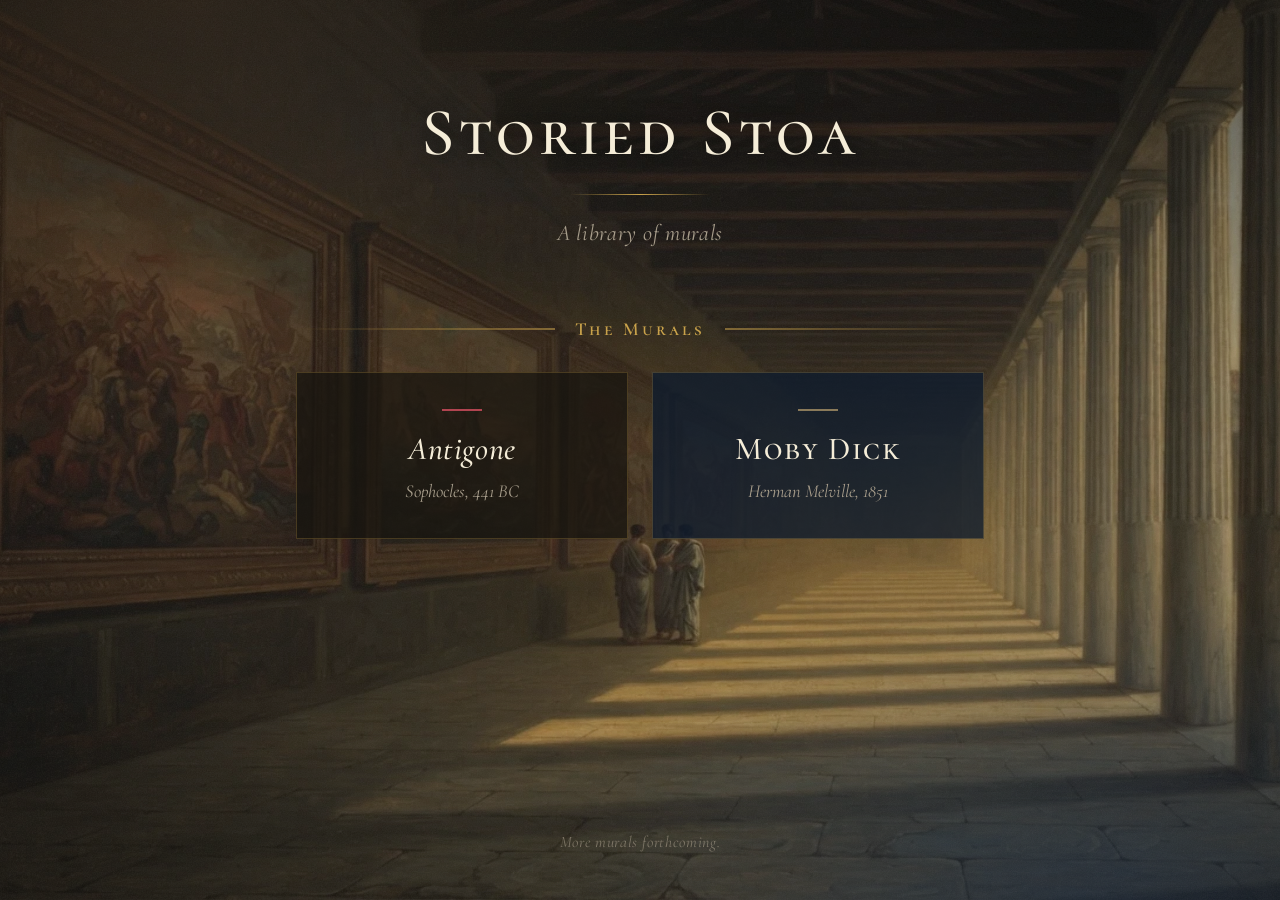
==== index.html @ 7c7b97cd "colors.css file" ====
<!DOCTYPE html>
<html lang="en">
<head>
    <meta charset="UTF-8">
    <meta name="viewport" content="width=device-width, initial-scale=1.0">
    <title>Storied Stoa</title>
    <link rel="icon" href="favicon-32.png" sizes="32x32" type="image/png">
    <link rel="icon" href="favicon.svg" type="image/svg+xml">
    <link href="fonts/fonts.css" rel="stylesheet">
    <link href="styles/colors.css" rel="stylesheet">
    <link href="styles/landing.css" rel="stylesheet">
</head>
<body>

<div class="backdrop"><img src="images/stoa-poikile.webp" alt=""></div>
<div class="backdrop-veil"></div>

<div class="content">
    <header class="masthead">
        <h1>Storied Stoa</h1>
        <div class="rule"></div>
        <p class="subtitle">A library of murals</p>
    </header>

    <main>
        <h2 class="section-label">The Murals</h2>

        <ul class="murals">
            <li>
                <a class="mural mural--antigone" href="antigone/index.html">
                    <div class="mural-accent"></div>
                    <h3 class="mural-title">Antigone</h3>
                    <p class="mural-author">Sophocles, 441 BC</p>
                </a>
            </li>
            <li>
                <a class="mural mural--moby-dick" href="moby-dick/index.html">
                    <div class="mural-accent"></div>
                    <h3 class="mural-title">Moby Dick</h3>
                    <p class="mural-author">Herman Melville, 1851</p>
                </a>
            </li>
        </ul>
    </main>
</div>

<footer class="page-footer">
    <p>More murals forthcoming.</p>
</footer>

</body>
</html>
---- fonts/fonts.css ----
/* Self-hosted fonts. Licenses: OFL.txt in each family's folder. */

/* Inter */
@font-face {
    font-family: 'Inter';
    font-style: normal;
    font-weight: 100 900;
    font-display: swap;
    src: url(inter/normal.woff2) format('woff2');
}

/* Cormorant Garamond */
@font-face {
    font-family: 'Cormorant Garamond';
    font-style: normal;
    font-weight: 300 700; /* from the file's wght axis, or its single weight if static */
    font-display: swap;
    src: url(cormorant-garamond/normal.woff2) format('woff2');
}
@font-face {
    font-family: 'Cormorant Garamond';
    font-style: italic;
    font-weight: 300 700;
    font-display: swap;
    src: url(cormorant-garamond/italic.woff2) format('woff2');
}
/* Cormorant Garamond SC */
@font-face {
    font-family: 'Cormorant SC';
    font-style: normal;
    font-weight: 300;
    font-display: swap;
    src: url(cormorant-sc/300.woff2) format('woff2');
}
@font-face {
    font-family: 'Cormorant SC';
    font-style: normal;
    font-weight: 400;
    font-display: swap;
    src: url(cormorant-sc/400.woff2) format('woff2');
}
@font-face {
    font-family: 'Cormorant SC';
    font-style: normal;
    font-weight: 500;
    font-display: swap;
    src: url(cormorant-sc/500.woff2) format('woff2');
}
@font-face {
    font-family: 'Cormorant SC';
    font-style: normal;
    font-weight: 600;
    font-display: swap;
    src: url(cormorant-sc/600.woff2) format('woff2');
}
@font-face {
    font-family: 'Cormorant SC';
    font-style: normal;
    font-weight: 700;
    font-display: swap;
    src: url(cormorant-sc/700.woff2) format('woff2');
}

/* IM Fell English */
@font-face {
    font-family: 'IM Fell English';
    font-style: italic;
    font-weight: 400;
    font-display: swap;
    src: url(im-fell-english/italic.woff2) format('woff2');
}
@font-face {
    font-family: 'IM Fell English';
    font-style: normal;
    font-weight: 400;
    font-display: swap;
    src: url(im-fell-english/normal.woff2) format('woff2');
}

/* IM Fell English SC */
@font-face {
    font-family: 'IM Fell English SC';
    font-style: normal;
    font-weight: 400;
    font-display: swap;
    src: url(im-fell-english-sc/normal.woff2) format('woff2');
}
---- styles/colors.css ----
/* ============================================================
   COLORS — the Stoa's palette. Load it before every other
   stylesheet: colors.css, then mural.css and the mural's own
   sheet, or colors.css, then landing.css.
   Raw colors only, named for what they are. Each stylesheet
   maps them to roles (--ink, --scene-ground, --toggle-line)
   in its own :root, and declares no color of its own.
   ============================================================ */

:root {
    /* Grounds and shadows, darkest first */
    --black:        #000000;
    --abyss:        #060e1a;
    --winedark-sea: #081223;
    --deep-sea:     #0b1a2e;
    --charcoal:     #111111;
    --soot:         #121212;   /* a shade off --charcoal, on purpose */
    --lamp-black:   #17140f;
    --harbor:       #142d50;
    --umber:        #5a4128;

    /* Stones and inks, darkest first */
    --limestone:    #8f8678;
    --driftwood:    #a89e84;   /* four steps of blue off --sandstone */
    --sandstone:    #a89e8c;
    --flax:         #beb3a0;
    --vellum:       #ddd4bc;
    --bone:         #e8dfc8;
    --parchment:    #e9e2d3;
    --ivory:        #f5edd8;

    /* Metals and dyes */
    --brass:        #8a7a5a;
    --bronze:       #9c7a45;
    --brass-pale:   #b4a06e;
    --gold:         #c9a24b;
    --wine:         #b14450;
}
---- styles/landing.css ----
/* ============================================================
   LANDING — the Stoa's front page: the painted backdrop, the
   masthead, and a card for each mural.
   Load after ../styles/colors.css.
   ============================================================ */

:root {
    /* The frame: line length of the content column. */
    --measure: 46rem;

    --font-body:    'Cormorant Garamond';
    --font-display: 'Cormorant SC';

    /* Colors come from colors.css. */

    /* Page ground: what shows until the painting decodes. */
    --page-ground: var(--soot);

    /* Ink */
    --ink-bright: var(--ivory);      /* masthead and card titles */
    --ink:        var(--parchment);  /* base text */
    --ink-dim:    var(--sandstone);  /* subtitle, card authors, and footer */
    --ink-accent: var(--gold);       /* section label, ornament rule, and focus ring; card titles turn to it on hover */

    /* Hairlines */
    --rule:        color-mix(in srgb, var(--gold) 25%, transparent);  /* card borders at rest */
    --rule-strong: color-mix(in srgb, var(--gold) 55%, transparent);  /* section-label hairlines; card borders on hover */

    /* Veil over the painting. Give opaque colors: the veil applies its
       own transparency. */
    --veil-glow:     var(--umber);        /* warm Theban light, top left, at 30% */
    --veil-water:    var(--harbor);       /* deep Nantucket water, bottom right, at 45% */
    --veil-vignette: var(--black);        /* darkened edges, at 45% */
    --veil-tint:     var(--soot);         /* overall wash, at 25% */
}

/* ============================================================
   RESET / BASE
   ============================================================ */

*, *::before, *::after {
    box-sizing: border-box;
}

/* Only the browser defaults the landing page's markup actually meets. */
h1, h2, h3, p, ul { margin: 0; padding: 0; }

body {
    margin: 0;
    min-height: 100dvh;
    display: flex;
    flex-direction: column;
    background: var(--page-ground);
    color: var(--ink);
    font-family: var(--font-body), Georgia, serif;
    -webkit-font-smoothing: antialiased;
    text-rendering: optimizeLegibility;
}

/* ============================================================
   BACKDROP (the Painted Stoa, under a veil)
   ============================================================ */

/* Fixed like the murals' scene layers, but a single still image:
   no script, no crossfade. */
.backdrop,
.backdrop-veil {
    position: fixed;
    top: 0; left: 0;
    width: 100%;
    height: 100lvh;
    pointer-events: none;
}

.backdrop {
    z-index: 0;
}

/* Phones see a narrow slice: 40% keeps the painted panels and the
   bands of light on the floor in it. */
.backdrop img {
    display: block;
    width: 100%;
    height: 100%;
    object-fit: cover;
    object-position: 40% center;
}

/* Warm Theban glow above, deep Nantucket water below, over the
   painting's own warm-to-cool light; grain as on the murals. Lighter
   than the murals' 70% wash: this painting is dark already. Colors
   come from the --veil-* tokens on :root. */
.backdrop-veil {
    z-index: 1;
    background:
            url("data:image/svg+xml,%3Csvg xmlns='http://www.w3.org/2000/svg' width='200' height='200'%3E%3Cfilter id='n'%3E%3CfeTurbulence type='fractalNoise' baseFrequency='.8' numOctaves='3' stitchTiles='stitch'/%3E%3CfeColorMatrix type='saturate' values='0'/%3E%3C/filter%3E%3Crect width='100%25' height='100%25' filter='url(%23n)' opacity='.07'/%3E%3C/svg%3E"),
            radial-gradient(ellipse 60% 50% at 15% 0%, color-mix(in srgb, var(--veil-glow) 30%, transparent), transparent 70%),
            radial-gradient(ellipse 60% 50% at 85% 100%, color-mix(in srgb, var(--veil-water) 45%, transparent), transparent 70%),
            radial-gradient(ellipse at center, transparent 55%, color-mix(in srgb, var(--veil-vignette) 45%, transparent) 100%),
            color-mix(in srgb, var(--veil-tint) 20%, transparent);
}

/* ============================================================
   CONTENT WRAPPER (the frame)
   ============================================================ */

.content,
.page-footer {
    position: relative;
    z-index: 2;
}

.content {
    flex: 1;
    width: 100%;
    max-width: var(--measure);
    margin: 0 auto;
    padding: 6rem 1.5rem 4rem;
}

/* ============================================================
   MASTHEAD
   ============================================================ */

.masthead {
    text-align: center;
    margin-bottom: 4.5rem;
}

.masthead h1 {
    font-family: var(--font-display), Georgia, serif;
    font-weight: 500;
    font-size: clamp(2.75rem, 8vw, 4.2rem);
    letter-spacing: 0.06em;
    line-height: 1.1;
    color: var(--ink-bright);
    text-shadow: 0 2px 24px color-mix(in srgb, var(--black) 80%, transparent);
}

.rule {
    width: 140px;
    height: 1px;
    margin: 1.5rem auto;
    background: linear-gradient(to right, transparent, var(--ink-accent), transparent);
}

.subtitle {
    font-style: italic;
    font-size: 1.4rem;
    letter-spacing: 0.03em;
    color: var(--ink-dim);
}

/* ============================================================
   SECTION LABEL (flanked by hairlines)
   ============================================================ */

.section-label {
    display: flex;
    align-items: center;
    gap: 1.25rem;
    margin-bottom: 2rem;
    font-family: var(--font-display), Georgia, serif;
    font-weight: 600;
    font-size: 1.15rem;
    letter-spacing: 0.16em;
    color: var(--ink-accent);
}

.section-label::before,
.section-label::after {
    content: "";
    flex: 1;
    min-width: 1.5rem;
    height: 2px;
}

.section-label::before { background: linear-gradient(to right, transparent, var(--rule-strong)); }
.section-label::after  { background: linear-gradient(to left,  transparent, var(--rule-strong)); }

/* ============================================================
   MURAL CARDS
   ============================================================ */

/* auto-fill: two across at this measure, more rows as murals arrive. */
.murals {
    list-style: none;
    display: grid;
    grid-template-columns: repeat(auto-fill, minmax(min(100%, 18rem), 1fr));
    gap: 1.5rem;
}

/* Colors come from the --card-* tokens each card sets below. */
.mural {
    display: block;
    height: 100%;
    padding: 2.25rem 1.75rem;
    text-align: center;
    text-decoration: none;
    color: inherit;
    background: color-mix(in srgb, var(--card-tint) 75%, transparent);
    border: 1px solid var(--rule);
    transition: border-color 0.3s ease, transform 0.3s ease;
    -webkit-tap-highlight-color: transparent;
}

.mural:hover {
    border-color: var(--rule-strong);
    transform: translateY(-2px);
}

.mural:focus-visible {
    outline: 1px solid var(--ink-accent);
    outline-offset: 4px;
}

.mural-accent {
    width: 2.5rem;
    height: 2px;
    margin: 0 auto 1.25rem;
    background: var(--card-accent);
}

.mural-title {
    font-size: 2rem;
    line-height: 1.15;
    margin-bottom: 0.75rem;
    color: var(--ink-bright);
    transition: color 0.3s ease;
}

.mural:hover .mural-title,
.mural:focus-visible .mural-title {
    color: var(--ink-accent);
}

.mural-author {
    font-style: italic;
    font-size: 1.15rem;
    color: var(--ink-dim);
}

/* Each card borrows its mural's own colors and title face. Give opaque
   colors: the card applies its own transparency to the tint. */
.mural--antigone {
    --card-tint:   var(--lamp-black);  /* fill, at 75%: Antigone's scene ground */
    --card-accent: var(--wine);        /* short bar above the title: Antigone's own name color */
}
.mural--antigone .mural-title {
    font-style: italic;
    font-weight: 500;
    letter-spacing: 0.02em;
}

.mural--moby-dick {
    --card-tint:   var(--deep-sea);    /* Moby-Dick's scene ground */
    --card-accent: var(--brass);       /* Moby-Dick's headings */
}
.mural--moby-dick .mural-title {
    font-family: var(--font-display), Georgia, serif;
    font-weight: 500;
    letter-spacing: 0.06em;
}

/* ============================================================
   FOOTER
   ============================================================ */

.page-footer {
    padding: 2rem 1.5rem 3rem;
    text-align: center;
    font-style: italic;
    font-size: 1rem;
    letter-spacing: 0.04em;
    color: var(--ink-dim);
    opacity: 0.6;
}

/* ============================================================
   RESPONSIVE / MOTION
   ============================================================ */

@media (max-width: 40rem) {
    .content { padding: 3.5rem 1rem 3rem; }
    .masthead { margin-bottom: 3rem; }
}

@media (prefers-reduced-motion: reduce) {
    .mural, .mural-title { transition: none; }
    .mural:hover { transform: none; }
}
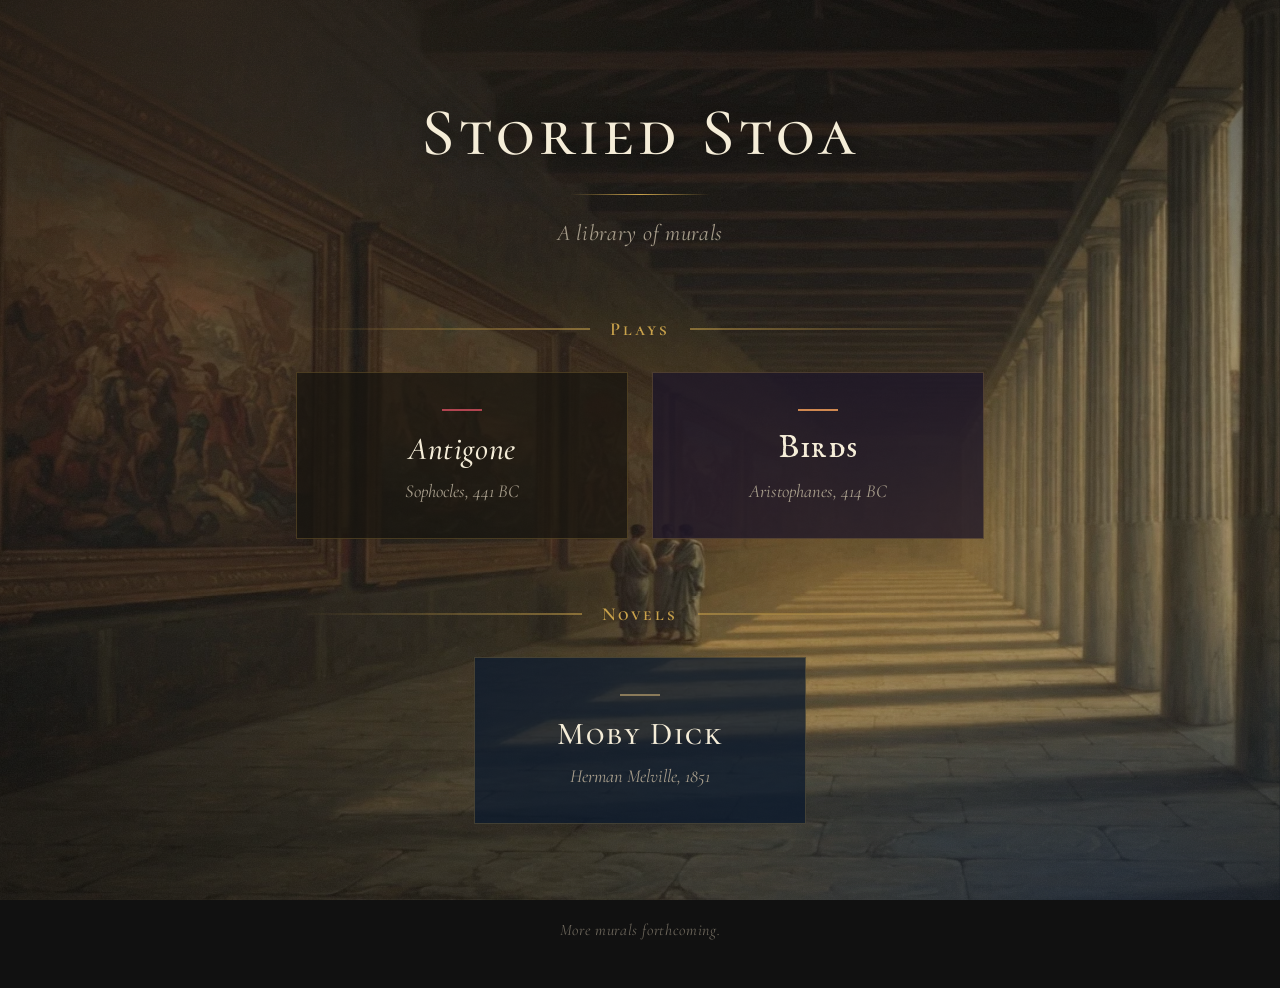
==== commit 8f04c039: "birds almost done" ====
--- a/index.html
+++ b/index.html
@@ -23,24 +23,40 @@
     </header>
 
     <main>
-        <h2 class="section-label">The Murals</h2>
+        <section class="shelf">
+            <h2 class="section-label">Plays</h2>
 
-        <ul class="murals">
-            <li>
-                <a class="mural mural--antigone" href="antigone/index.html">
-                    <div class="mural-accent"></div>
-                    <h3 class="mural-title">Antigone</h3>
-                    <p class="mural-author">Sophocles, 441 BC</p>
-                </a>
-            </li>
-            <li>
-                <a class="mural mural--moby-dick" href="moby-dick/index.html">
-                    <div class="mural-accent"></div>
-                    <h3 class="mural-title">Moby Dick</h3>
-                    <p class="mural-author">Herman Melville, 1851</p>
-                </a>
-            </li>
-        </ul>
+            <ul class="murals">
+                <li>
+                    <a class="mural mural--antigone" href="antigone/index.html">
+                        <div class="mural-accent"></div>
+                        <h3 class="mural-title">Antigone</h3>
+                        <p class="mural-author">Sophocles, 441 BC</p>
+                    </a>
+                </li>
+                <li>
+                    <a class="mural mural--birds" href="birds/index.html">
+                        <div class="mural-accent"></div>
+                        <h3 class="mural-title">Birds</h3>
+                        <p class="mural-author">Aristophanes, 414 BC</p>
+                    </a>
+                </li>
+            </ul>
+        </section>
+
+        <section class="shelf">
+            <h2 class="section-label">Novels</h2>
+
+            <ul class="murals">
+                <li>
+                    <a class="mural mural--moby-dick" href="moby-dick/index.html">
+                        <div class="mural-accent"></div>
+                        <h3 class="mural-title">Moby Dick</h3>
+                        <p class="mural-author">Herman Melville, 1851</p>
+                    </a>
+                </li>
+            </ul>
+        </section>
     </main>
 </div>
 
--- a/styles/colors.css
+++ b/styles/colors.css
@@ -1,7 +1,7 @@
 /* ============================================================
    COLORS — the Stoa's palette. Load it before every other
-   stylesheet: colors.css, then mural.css and the mural's own
-   sheet, or colors.css, then landing.css.
+   stylesheet: colors.css, then mural.css (and play.css, for a
+   play) and the mural's own sheet, or colors.css, then landing.css.
    Raw colors only, named for what they are. Each stylesheet
    maps them to roles (--ink, --scene-ground, --toggle-line)
    in its own :root, and declares no color of its own.
@@ -12,16 +12,17 @@
     --black:        #000000;
     --abyss:        #060e1a;
     --winedark-sea: #081223;
+    --nightfall:    #0e0a16;
     --deep-sea:     #0b1a2e;
     --charcoal:     #111111;
-    --soot:         #121212;   /* a shade off --charcoal, on purpose */
     --lamp-black:   #17140f;
+    --dusk:         #1b1428;
     --harbor:       #142d50;
     --umber:        #5a4128;
 
     /* Stones and inks, darkest first */
     --limestone:    #8f8678;
-    --driftwood:    #a89e84;   /* four steps of blue off --sandstone */
+    --heather:      #9a8fab;
     --sandstone:    #a89e8c;
     --flax:         #beb3a0;
     --vellum:       #ddd4bc;
@@ -35,4 +36,9 @@
     --brass-pale:   #b4a06e;
     --gold:         #c9a24b;
     --wine:         #b14450;
+
+    /* Spices, leaves, and flowers */
+    --cinnamon:     #d08850;
+    --myrtle:       #8fae7c;
+    --cornflower:   #8ea6da;
 }
--- a/styles/landing.css
+++ b/styles/landing.css
@@ -11,10 +11,14 @@
     --font-body:    'Cormorant Garamond';
     --font-display: 'Cormorant SC';
 
+    /* A card borrows its mural's title face when the landing page has
+       no role for it. */
+    --font-birds-title: 'IM Fell English SC';
+
     /* Colors come from colors.css. */
 
     /* Page ground: what shows until the painting decodes. */
-    --page-ground: var(--soot);
+    --page-ground: var(--charcoal);
 
     /* Ink */
     --ink-bright: var(--ivory);      /* masthead and card titles */
@@ -31,7 +35,7 @@
     --veil-glow:     var(--umber);        /* warm Theban light, top left, at 30% */
     --veil-water:    var(--harbor);       /* deep Nantucket water, bottom right, at 45% */
     --veil-vignette: var(--black);        /* darkened edges, at 45% */
-    --veil-tint:     var(--soot);         /* overall wash, at 25% */
+    --veil-tint:     var(--charcoal);         /* overall wash, at 20% */
 }
 
 /* ============================================================
@@ -179,15 +183,30 @@
 .section-label::after  { background: linear-gradient(to left,  transparent, var(--rule-strong)); }
 
 /* ============================================================
+   SHELVES (one per kind of work: plays, novels, …)
+   ============================================================ */
+
+.shelf + .shelf {
+    margin-top: 4rem;
+}
+
+/* ============================================================
    MURAL CARDS
    ============================================================ */
 
-/* auto-fill: two across at this measure, more rows as murals arrive. */
+/* Two across, more rows as murals arrive. Flex rather than grid, so a
+   card alone on its row centers under the label instead of leaving an
+   empty column beside it. Cards in a row match heights (stretch). */
 .murals {
     list-style: none;
-    display: grid;
-    grid-template-columns: repeat(auto-fill, minmax(min(100%, 18rem), 1fr));
+    display: flex;
+    flex-wrap: wrap;
+    justify-content: center;
     gap: 1.5rem;
+}
+
+.murals > li {
+    flex: 0 0 calc((100% - 1.5rem) / 2);  /* half the row, less the gap */
 }
 
 /* Colors come from the --card-* tokens each card sets below. */
@@ -262,6 +281,17 @@
     letter-spacing: 0.06em;
 }
 
+
+.mural--birds {
+    --card-tint:   var(--dusk);        /* Birds' scene ground */
+    --card-accent: var(--cinnamon);    /* the hoopoe's crest: Birds' headings */
+}
+.mural--birds .mural-title {
+    font-family: var(--font-birds-title), Georgia, serif;
+    font-weight: 400;                  /* the face's only weight */
+    letter-spacing: 0.04em;
+}
+
 /* ============================================================
    FOOTER
    ============================================================ */
@@ -283,6 +313,8 @@
 @media (max-width: 40rem) {
     .content { padding: 3.5rem 1rem 3rem; }
     .masthead { margin-bottom: 3rem; }
+    .shelf + .shelf { margin-top: 3rem; }
+    .murals > li { flex-basis: 100%; }  /* one card per row */
 }
 
 @media (prefers-reduced-motion: reduce) {
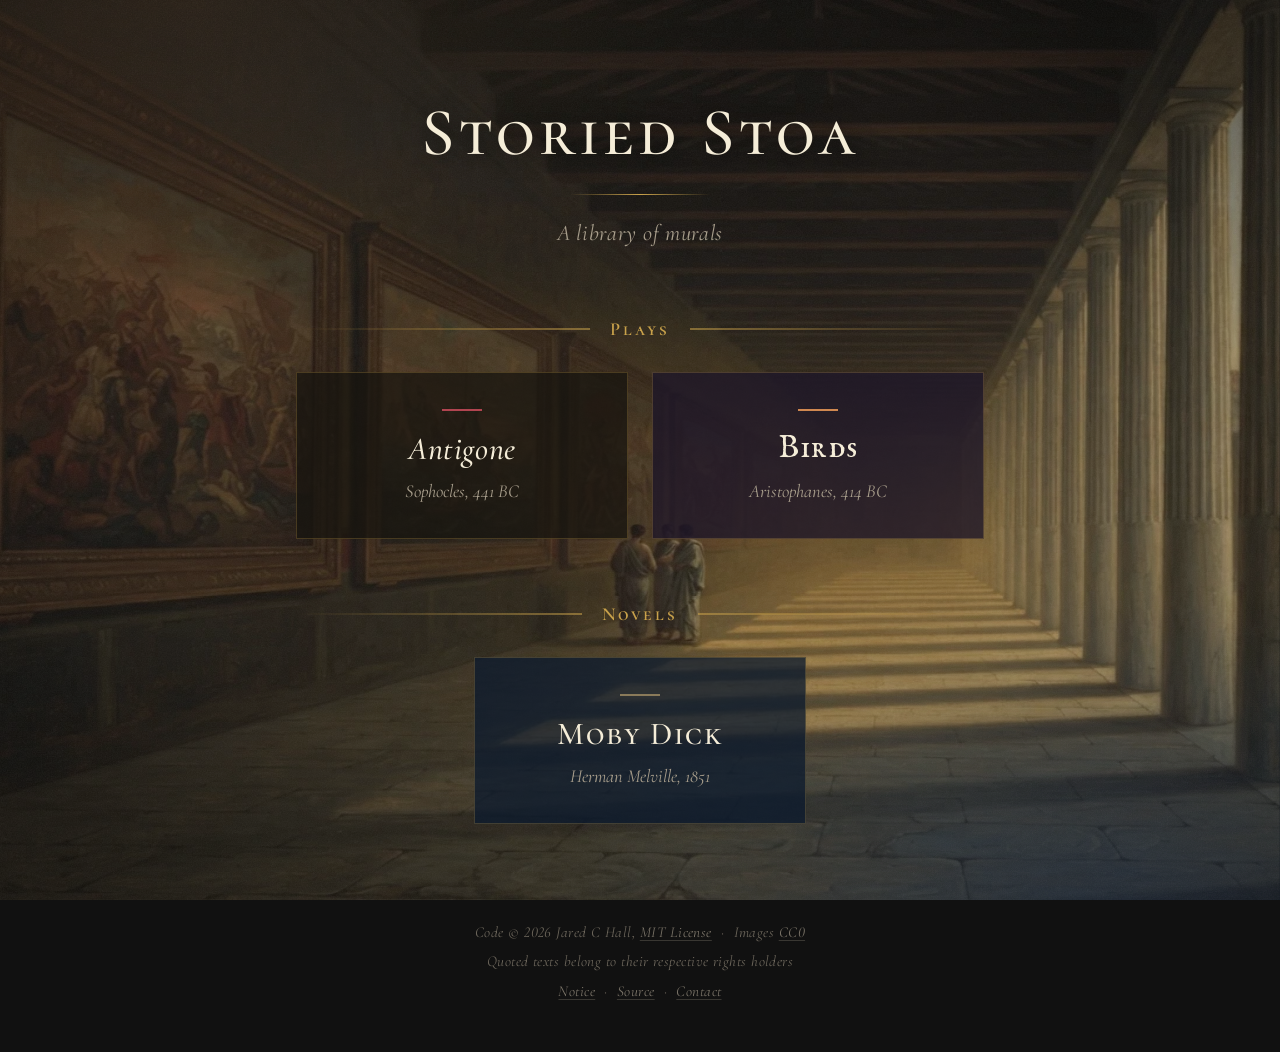
==== commit ce273a7b: "update legal notice and add footer to each page" ====
--- a/index.html
+++ b/index.html
@@ -9,6 +9,7 @@
     <link href="fonts/fonts.css" rel="stylesheet">
     <link href="styles/colors.css" rel="stylesheet">
     <link href="styles/landing.css" rel="stylesheet">
+    <link href="styles/footer.css" rel="stylesheet">
 </head>
 <body>
 
@@ -61,7 +62,18 @@
 </div>
 
 <footer class="page-footer">
-    <p>More murals forthcoming.</p>
+    <p class="footer-line footer-line--terms">
+        <span class="footer-item">Code &copy; 2026 Jared C Hall, <a href="https://github.com/JaredCHall/storied-stoa/blob/main/LICENSE.md">MIT License</a></span>
+        <span class="footer-item">Images <a href="https://creativecommons.org/publicdomain/zero/1.0/">CC0</a></span>
+    </p>
+    <p class="footer-line">
+        <span class="footer-item">Quoted texts belong to their respective rights holders</span>
+    </p>
+    <p class="footer-line">
+        <span class="footer-item"><a href="https://github.com/JaredCHall/storied-stoa/blob/main/NOTICE.md">Notice</a></span>
+        <span class="footer-item"><a href="https://github.com/JaredCHall/storied-stoa">Source</a></span>
+        <span class="footer-item"><a href="mailto:storied.stoa@gmail.com">Contact</a></span>
+    </p>
 </footer>
 
 </body>
--- a/styles/landing.css
+++ b/styles/landing.css
@@ -14,17 +14,16 @@
     /* A card borrows its mural's title face when the landing page has
        no role for it. */
     --font-birds-title: 'IM Fell English SC';
-
-    /* Colors come from colors.css. */
-
-    /* Page ground: what shows until the painting decodes. */
-    --page-ground: var(--charcoal);
 
     /* Ink */
     --ink-bright: var(--ivory);      /* masthead and card titles */
     --ink:        var(--parchment);  /* base text */
     --ink-dim:    var(--sandstone);  /* subtitle, card authors, and footer */
     --ink-accent: var(--gold);       /* section label, ornament rule, and focus ring; card titles turn to it on hover */
+
+    --page-ground: var(--charcoal);
+    --footer-link-hover: var(--gold);
+
 
     /* Hairlines */
     --rule:        color-mix(in srgb, var(--gold) 25%, transparent);  /* card borders at rest */
@@ -108,13 +107,9 @@
    CONTENT WRAPPER (the frame)
    ============================================================ */
 
-.content,
-.page-footer {
+.content {
     position: relative;
     z-index: 2;
-}
-
-.content {
     flex: 1;
     width: 100%;
     max-width: var(--measure);
--- a/styles/footer.css
+++ b/styles/footer.css
@@ -0,0 +1,113 @@
+/* ============================================================
+   FOOTER — the colophon every page of the Stoa shares: who
+   holds what, and where the source lives.
+   Load right after colors.css, before the page's other sheets,
+   so their :root can override the tokens below.
+   ============================================================ */
+
+:root {
+    /* Type role: a family from fonts.css; the use site adds the
+       generic fallback. Upright: small italics read poorly on a
+       dark ground. */
+    --font-footer: 'Cormorant Garamond';
+
+    /* Neutral defaults from colors.css; each page overrides what it
+       needs. Give finished colors. */
+    --footer-ink:        var(--sandstone);  /* text and separators */
+    --footer-link:       var(--flax);       /* links at rest */
+    --footer-link-hover: var(--parchment);  /* links on hover and focus */
+}
+
+/* Markup, after .content and before </body>:
+   <footer class="page-footer">
+       <p class="footer-line footer-line--terms">
+           <span class="footer-item">…</span>
+           …
+       </p>
+       <p class="footer-line">
+           <span class="footer-item"><a href="…">…</a></span>
+           …
+       </p>
+   </footer>
+   The landing page opens it with
+   <p class="footer-note">More murals forthcoming.</p> */
+
+/* Above the fixed scene layers (z-index 0 and 1), level with .content. */
+.page-footer {
+    position: relative;
+    z-index: 2;
+    padding: 2rem 1.5rem 3rem;
+    text-align: center;
+    font-family: var(--font-footer), serif;
+    font-size: 0.95rem;
+    line-height: 1.6;
+    letter-spacing: 0.03em;
+    color: var(--footer-ink);
+    font-variant-numeric: lining-nums;
+}
+
+.footer-note {
+    font-style: italic;
+    font-size: 1rem;
+    margin-bottom: 1rem;
+}
+
+/* Flex, so a line breaks between items rather than mid-item (unless one
+   item alone is wider than the line), and the whitespace between the
+   spans adds no stray space beside the dots. */
+.footer-line {
+    display: flex;
+    flex-wrap: wrap;
+    justify-content: center;
+}
+
+.footer-line + .footer-line {
+    margin-top: 0.35rem;
+}
+
+.footer-item + .footer-item::before {
+    content: "·";
+    margin-inline: 0.6em;
+}
+
+/* Underlined at rest, faintly, so a link is told by more than its color. */
+.page-footer a {
+    color: var(--footer-link);
+    text-decoration: underline;
+    text-decoration-thickness: 1px;
+    text-underline-offset: 0.2em;
+    text-decoration-color: color-mix(in srgb, currentColor 40%, transparent);
+    transition: color 0.3s ease;
+    -webkit-tap-highlight-color: transparent;
+}
+
+.page-footer a:hover,
+.page-footer a:focus-visible {
+    color: var(--footer-link-hover);
+}
+
+.page-footer a:focus-visible {
+    outline: 1px solid currentColor;
+    outline-offset: 4px;
+}
+
+/* Too narrow for the terms on one line: stack them, one per line,
+   without the dots. The links are short enough to stay in a row.
+   Same breakpoint as the shared frame in mural.css. */
+@media (max-width: 40rem) {
+    .page-footer {
+        padding: 1.5rem 1rem 2.5rem;
+    }
+
+    .footer-line--terms {
+        flex-direction: column;
+    }
+
+    .footer-line--terms .footer-item + .footer-item::before {
+        content: none;
+    }
+}
+
+@media (prefers-reduced-motion: reduce) {
+    .page-footer a { transition: none; }
+}
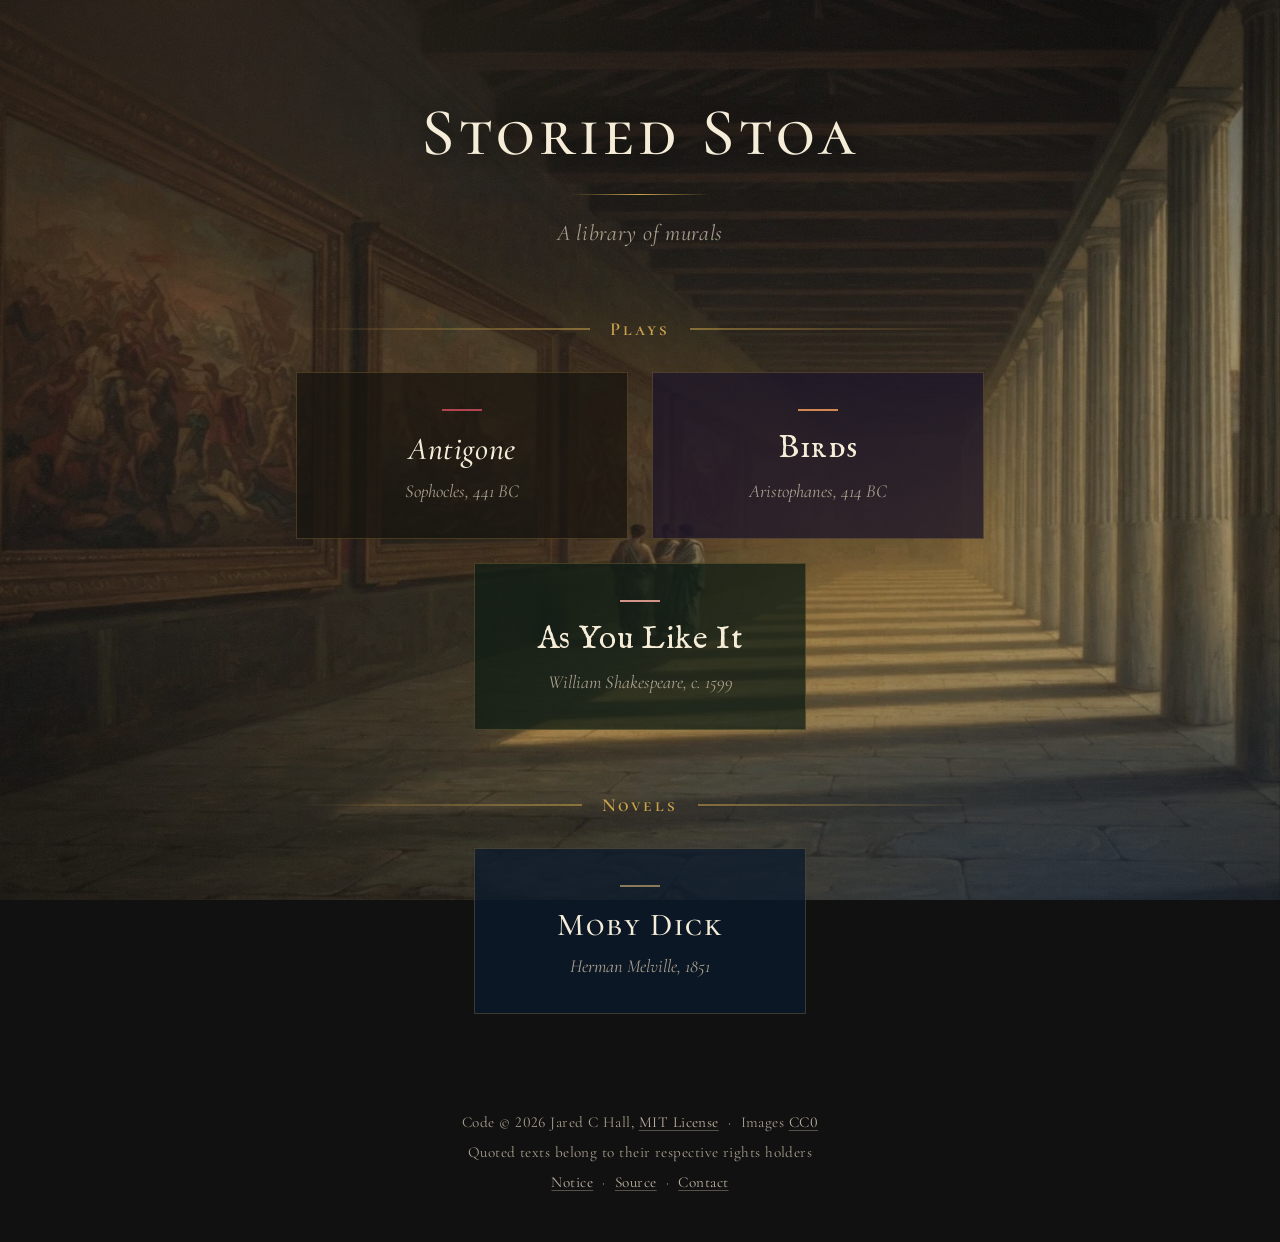
==== commit 7b4aa1ce: "A start to As You Like It" ====
--- a/index.html
+++ b/index.html
@@ -42,6 +42,13 @@
                         <p class="mural-author">Aristophanes, 414 BC</p>
                     </a>
                 </li>
+                <li>
+                    <a class="mural mural--as-you-like-it" href="as-you-like-it/index.html">
+                        <div class="mural-accent"></div>
+                        <h3 class="mural-title">As You Like It</h3>
+                        <p class="mural-author">William Shakespeare, c. 1599</p>
+                    </a>
+                </li>
             </ul>
         </section>
 
--- a/styles/colors.css
+++ b/styles/colors.css
@@ -12,8 +12,10 @@
     --black:        #000000;
     --abyss:        #060e1a;
     --winedark-sea: #081223;
+    --forest-shade: #0a130d;
     --nightfall:    #0e0a16;
     --deep-sea:     #0b1a2e;
+    --greenwood:    #0f1c14;
     --charcoal:     #111111;
     --lamp-black:   #17140f;
     --dusk:         #1b1428;
@@ -41,4 +43,5 @@
     --cinnamon:     #d08850;
     --myrtle:       #8fae7c;
     --cornflower:   #8ea6da;
+    --rose:         #d4948a;
 }
--- a/styles/landing.css
+++ b/styles/landing.css
@@ -14,11 +14,12 @@
     /* A card borrows its mural's title face when the landing page has
        no role for it. */
     --font-birds-title: 'IM Fell English SC';
+    --font-as-you-like-it-title: 'IM Fell English';
 
     /* Ink */
     --ink-bright: var(--ivory);      /* masthead and card titles */
     --ink:        var(--parchment);  /* base text */
-    --ink-dim:    var(--sandstone);  /* subtitle, card authors, and footer */
+    --ink-dim:    var(--sandstone);  /* subtitle and card authors */
     --ink-accent: var(--gold);       /* section label, ornament rule, and focus ring; card titles turn to it on hover */
 
     --page-ground: var(--charcoal);
@@ -55,7 +56,7 @@
     flex-direction: column;
     background: var(--page-ground);
     color: var(--ink);
-    font-family: var(--font-body), Georgia, serif;
+    font-family: var(--font-body), serif;
     -webkit-font-smoothing: antialiased;
     text-rendering: optimizeLegibility;
 }
@@ -127,7 +128,7 @@
 }
 
 .masthead h1 {
-    font-family: var(--font-display), Georgia, serif;
+    font-family: var(--font-display), serif;
     font-weight: 500;
     font-size: clamp(2.75rem, 8vw, 4.2rem);
     letter-spacing: 0.06em;
@@ -159,7 +160,7 @@
     align-items: center;
     gap: 1.25rem;
     margin-bottom: 2rem;
-    font-family: var(--font-display), Georgia, serif;
+    font-family: var(--font-display), serif;
     font-weight: 600;
     font-size: 1.15rem;
     letter-spacing: 0.16em;
@@ -271,7 +272,7 @@
     --card-accent: var(--brass);       /* Moby-Dick's headings */
 }
 .mural--moby-dick .mural-title {
-    font-family: var(--font-display), Georgia, serif;
+    font-family: var(--font-display), serif;
     font-weight: 500;
     letter-spacing: 0.06em;
 }
@@ -282,23 +283,19 @@
     --card-accent: var(--cinnamon);    /* the hoopoe's crest: Birds' headings */
 }
 .mural--birds .mural-title {
-    font-family: var(--font-birds-title), Georgia, serif;
+    font-family: var(--font-birds-title), serif;
     font-weight: 400;                  /* the face's only weight */
     letter-spacing: 0.04em;
 }
 
-/* ============================================================
-   FOOTER
-   ============================================================ */
-
-.page-footer {
-    padding: 2rem 1.5rem 3rem;
-    text-align: center;
-    font-style: italic;
-    font-size: 1rem;
-    letter-spacing: 0.04em;
-    color: var(--ink-dim);
-    opacity: 0.6;
+.mural--as-you-like-it {
+    --card-tint:   var(--greenwood);   /* As You Like It's scene ground */
+    --card-accent: var(--rose);        /* Rosalind's own name color, and its headings */
+}
+.mural--as-you-like-it .mural-title {
+    font-family: var(--font-as-you-like-it-title), serif;
+    font-weight: 400;                  /* no synthesized bold */
+    letter-spacing: 0.02em;
 }
 
 /* ============================================================
--- a/styles/footer.css
+++ b/styles/footer.css
@@ -1,36 +1,17 @@
 /* ============================================================
    FOOTER — the colophon every page of the Stoa shares: who
    holds what, and where the source lives.
-   Load right after colors.css, before the page's other sheets,
-   so their :root can override the tokens below.
+   Load after colors.css, anywhere among the page's sheets: the
+   defaults below sit on :where(:root), which has no specificity,
+   so a page's own :root overrides them whatever the load order.
    ============================================================ */
 
-:root {
-    /* Type role: a family from fonts.css; the use site adds the
-       generic fallback. Upright: small italics read poorly on a
-       dark ground. */
+:where(:root) {
     --font-footer: 'Cormorant Garamond';
-
-    /* Neutral defaults from colors.css; each page overrides what it
-       needs. Give finished colors. */
     --footer-ink:        var(--sandstone);  /* text and separators */
     --footer-link:       var(--flax);       /* links at rest */
     --footer-link-hover: var(--parchment);  /* links on hover and focus */
 }
-
-/* Markup, after .content and before </body>:
-   <footer class="page-footer">
-       <p class="footer-line footer-line--terms">
-           <span class="footer-item">…</span>
-           …
-       </p>
-       <p class="footer-line">
-           <span class="footer-item"><a href="…">…</a></span>
-           …
-       </p>
-   </footer>
-   The landing page opens it with
-   <p class="footer-note">More murals forthcoming.</p> */
 
 /* Above the fixed scene layers (z-index 0 and 1), level with .content. */
 .page-footer {
@@ -44,12 +25,6 @@
     letter-spacing: 0.03em;
     color: var(--footer-ink);
     font-variant-numeric: lining-nums;
-}
-
-.footer-note {
-    font-style: italic;
-    font-size: 1rem;
-    margin-bottom: 1rem;
 }
 
 /* Flex, so a line breaks between items rather than mid-item (unless one
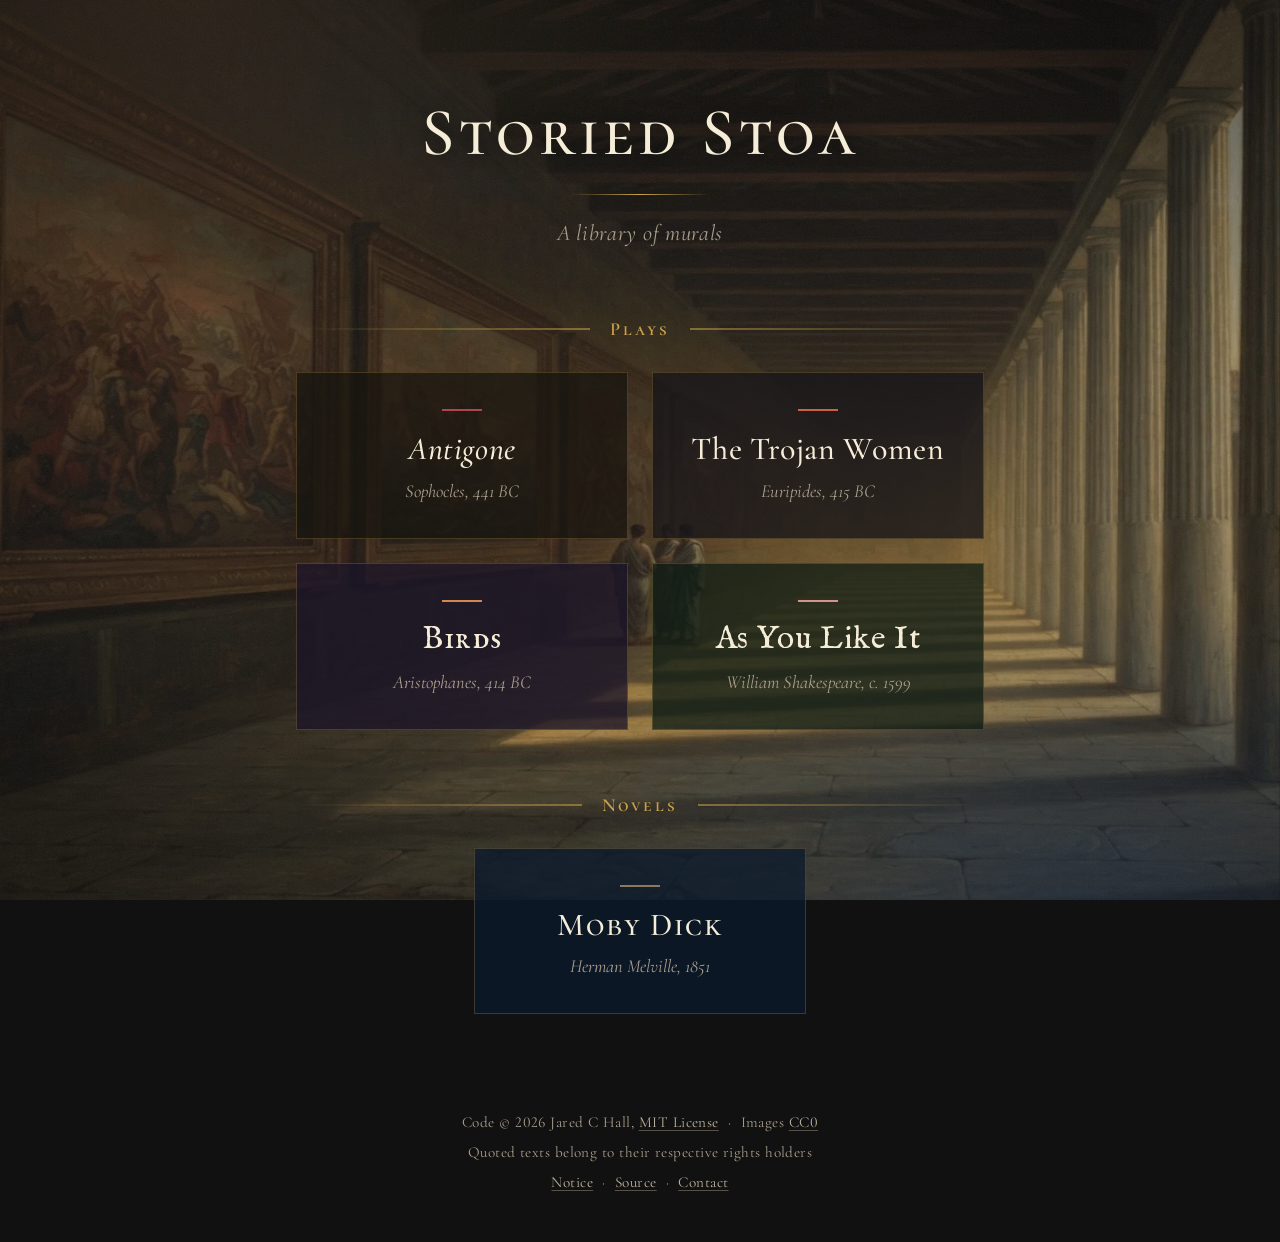
==== commit e06a7272: "Trojan women" ====
--- a/index.html
+++ b/index.html
@@ -3,10 +3,17 @@
 <head>
     <meta charset="UTF-8">
     <meta name="viewport" content="width=device-width, initial-scale=1.0">
+
     <title>Storied Stoa</title>
+
     <link rel="icon" href="favicon-32.png" sizes="32x32" type="image/png">
     <link rel="icon" href="favicon.svg" type="image/svg+xml">
-    <link href="fonts/fonts.css" rel="stylesheet">
+
+    <link href="styles/fonts/cormorant-garamond/fonts.css" rel="stylesheet">
+    <link href="styles/fonts/cormorant-sc/fonts.css" rel="stylesheet">
+    <link href="styles/fonts/im-fell-english/fonts.css" rel="stylesheet">
+    <link href="styles/fonts/im-fell-english-sc/fonts.css" rel="stylesheet">
+
     <link href="styles/colors.css" rel="stylesheet">
     <link href="styles/landing.css" rel="stylesheet">
     <link href="styles/footer.css" rel="stylesheet">
@@ -19,8 +26,8 @@
 <div class="content">
     <header class="masthead">
         <h1>Storied Stoa</h1>
-        <div class="rule"></div>
-        <p class="subtitle">A library of murals</p>
+        <div class="masthead-rule"></div>
+        <p class="masthead-subtitle">A library of murals</p>
     </header>
 
     <main>
@@ -29,21 +36,28 @@
 
             <ul class="murals">
                 <li>
-                    <a class="mural mural--antigone" href="antigone/index.html">
+                    <a class="mural mural--antigone" href="/murals/antigone/">
                         <div class="mural-accent"></div>
                         <h3 class="mural-title">Antigone</h3>
                         <p class="mural-author">Sophocles, 441 BC</p>
                     </a>
                 </li>
                 <li>
-                    <a class="mural mural--birds" href="birds/index.html">
+                    <a class="mural mural--trojan-women" href="/murals/trojan-women/">
+                        <div class="mural-accent"></div>
+                        <h3 class="mural-title">The Trojan Women</h3>
+                        <p class="mural-author">Euripides, 415 BC</p>
+                    </a>
+                </li>
+                <li>
+                    <a class="mural mural--birds" href="/murals/birds">
                         <div class="mural-accent"></div>
                         <h3 class="mural-title">Birds</h3>
                         <p class="mural-author">Aristophanes, 414 BC</p>
                     </a>
                 </li>
                 <li>
-                    <a class="mural mural--as-you-like-it" href="as-you-like-it/index.html">
+                    <a class="mural mural--as-you-like-it" href="/murals/as-you-like-it/">
                         <div class="mural-accent"></div>
                         <h3 class="mural-title">As You Like It</h3>
                         <p class="mural-author">William Shakespeare, c. 1599</p>
@@ -57,7 +71,7 @@
 
             <ul class="murals">
                 <li>
-                    <a class="mural mural--moby-dick" href="moby-dick/index.html">
+                    <a class="mural mural--moby-dick" href="/murals/moby-dick/">
                         <div class="mural-accent"></div>
                         <h3 class="mural-title">Moby Dick</h3>
                         <p class="mural-author">Herman Melville, 1851</p>
--- a/styles/fonts/cormorant-garamond/fonts.css
+++ b/styles/fonts/cormorant-garamond/fonts.css
@@ -0,0 +1,90 @@
+/* cyrillic-ext */
+@font-face {
+  font-family: 'Cormorant Garamond';
+  font-style: italic;
+  font-weight: 300 700;
+  font-display: swap;
+  src: url(cyrillic-ext-italic-300-700.woff2) format('woff2');
+  unicode-range: U+0460-052F, U+1C80-1C8A, U+20B4, U+2DE0-2DFF, U+A640-A69F, U+FE2E-FE2F;
+}
+/* cyrillic */
+@font-face {
+  font-family: 'Cormorant Garamond';
+  font-style: italic;
+  font-weight: 300 700;
+  font-display: swap;
+  src: url(cyrillic-italic-300-700.woff2) format('woff2');
+  unicode-range: U+0301, U+0400-045F, U+0490-0491, U+04B0-04B1, U+2116;
+}
+/* vietnamese */
+@font-face {
+  font-family: 'Cormorant Garamond';
+  font-style: italic;
+  font-weight: 300 700;
+  font-display: swap;
+  src: url(vietnamese-italic-300-700.woff2) format('woff2');
+  unicode-range: U+0102-0103, U+0110-0111, U+0128-0129, U+0168-0169, U+01A0-01A1, U+01AF-01B0, U+0300-0301, U+0303-0304, U+0308-0309, U+0323, U+0329, U+1EA0-1EF9, U+20AB;
+}
+/* latin-ext */
+@font-face {
+  font-family: 'Cormorant Garamond';
+  font-style: italic;
+  font-weight: 300 700;
+  font-display: swap;
+  src: url(latin-ext-italic-300-700.woff2) format('woff2');
+  unicode-range: U+0100-02BA, U+02BD-02C5, U+02C7-02CC, U+02CE-02D7, U+02DD-02FF, U+0304, U+0308, U+0329, U+1D00-1DBF, U+1E00-1E9F, U+1EF2-1EFF, U+2020, U+20A0-20AB, U+20AD-20C4, U+2113, U+2C60-2C7F, U+A720-A7FF;
+}
+/* latin */
+@font-face {
+  font-family: 'Cormorant Garamond';
+  font-style: italic;
+  font-weight: 300 700;
+  font-display: swap;
+  src: url(latin-italic-300-700.woff2) format('woff2');
+  unicode-range: U+0000-00FF, U+0131, U+0152-0153, U+02BB-02BC, U+02C6, U+02DA, U+02DC, U+0304, U+0308, U+0329, U+2000-206F, U+20AC, U+2122, U+2191, U+2193, U+2212, U+2215, U+FEFF, U+FFFD;
+}
+/* cyrillic-ext */
+@font-face {
+  font-family: 'Cormorant Garamond';
+  font-style: normal;
+  font-weight: 300 700;
+  font-display: swap;
+  src: url(cyrillic-ext-normal-300-700.woff2) format('woff2');
+  unicode-range: U+0460-052F, U+1C80-1C8A, U+20B4, U+2DE0-2DFF, U+A640-A69F, U+FE2E-FE2F;
+}
+/* cyrillic */
+@font-face {
+  font-family: 'Cormorant Garamond';
+  font-style: normal;
+  font-weight: 300 700;
+  font-display: swap;
+  src: url(cyrillic-normal-300-700.woff2) format('woff2');
+  unicode-range: U+0301, U+0400-045F, U+0490-0491, U+04B0-04B1, U+2116;
+}
+/* vietnamese */
+@font-face {
+  font-family: 'Cormorant Garamond';
+  font-style: normal;
+  font-weight: 300 700;
+  font-display: swap;
+  src: url(vietnamese-normal-300-700.woff2) format('woff2');
+  unicode-range: U+0102-0103, U+0110-0111, U+0128-0129, U+0168-0169, U+01A0-01A1, U+01AF-01B0, U+0300-0301, U+0303-0304, U+0308-0309, U+0323, U+0329, U+1EA0-1EF9, U+20AB;
+}
+/* latin-ext */
+@font-face {
+  font-family: 'Cormorant Garamond';
+  font-style: normal;
+  font-weight: 300 700;
+  font-display: swap;
+  src: url(latin-ext-normal-300-700.woff2) format('woff2');
+  unicode-range: U+0100-02BA, U+02BD-02C5, U+02C7-02CC, U+02CE-02D7, U+02DD-02FF, U+0304, U+0308, U+0329, U+1D00-1DBF, U+1E00-1E9F, U+1EF2-1EFF, U+2020, U+20A0-20AB, U+20AD-20C4, U+2113, U+2C60-2C7F, U+A720-A7FF;
+}
+/* latin */
+@font-face {
+  font-family: 'Cormorant Garamond';
+  font-style: normal;
+  font-weight: 300 700;
+  font-display: swap;
+  src: url(latin-normal-300-700.woff2) format('woff2');
+  unicode-range: U+0000-00FF, U+0131, U+0152-0153, U+02BB-02BC, U+02C6, U+02DA, U+02DC, U+0304, U+0308, U+0329, U+2000-206F, U+20AC, U+2122, U+2191, U+2193, U+2212, U+2215, U+FEFF, U+FFFD;
+}
--- a/styles/fonts/cormorant-sc/fonts.css
+++ b/styles/fonts/cormorant-sc/fonts.css
@@ -0,0 +1,225 @@
+/* cyrillic-ext */
+@font-face {
+  font-family: 'Cormorant SC';
+  font-style: normal;
+  font-weight: 300;
+  font-display: swap;
+  src: url(cyrillic-ext-normal-300.woff2) format('woff2');
+  unicode-range: U+0460-052F, U+1C80-1C8A, U+20B4, U+2DE0-2DFF, U+A640-A69F, U+FE2E-FE2F;
+}
+/* cyrillic */
+@font-face {
+  font-family: 'Cormorant SC';
+  font-style: normal;
+  font-weight: 300;
+  font-display: swap;
+  src: url(cyrillic-normal-300.woff2) format('woff2');
+  unicode-range: U+0301, U+0400-045F, U+0490-0491, U+04B0-04B1, U+2116;
+}
+/* vietnamese */
+@font-face {
+  font-family: 'Cormorant SC';
+  font-style: normal;
+  font-weight: 300;
+  font-display: swap;
+  src: url(vietnamese-normal-300.woff2) format('woff2');
+  unicode-range: U+0102-0103, U+0110-0111, U+0128-0129, U+0168-0169, U+01A0-01A1, U+01AF-01B0, U+0300-0301, U+0303-0304, U+0308-0309, U+0323, U+0329, U+1EA0-1EF9, U+20AB;
+}
+/* latin-ext */
+@font-face {
+  font-family: 'Cormorant SC';
+  font-style: normal;
+  font-weight: 300;
+  font-display: swap;
+  src: url(latin-ext-normal-300.woff2) format('woff2');
+  unicode-range: U+0100-02BA, U+02BD-02C5, U+02C7-02CC, U+02CE-02D7, U+02DD-02FF, U+0304, U+0308, U+0329, U+1D00-1DBF, U+1E00-1E9F, U+1EF2-1EFF, U+2020, U+20A0-20AB, U+20AD-20C4, U+2113, U+2C60-2C7F, U+A720-A7FF;
+}
+/* latin */
+@font-face {
+  font-family: 'Cormorant SC';
+  font-style: normal;
+  font-weight: 300;
+  font-display: swap;
+  src: url(latin-normal-300.woff2) format('woff2');
+  unicode-range: U+0000-00FF, U+0131, U+0152-0153, U+02BB-02BC, U+02C6, U+02DA, U+02DC, U+0304, U+0308, U+0329, U+2000-206F, U+20AC, U+2122, U+2191, U+2193, U+2212, U+2215, U+FEFF, U+FFFD;
+}
+/* cyrillic-ext */
+@font-face {
+  font-family: 'Cormorant SC';
+  font-style: normal;
+  font-weight: 400;
+  font-display: swap;
+  src: url(cyrillic-ext-normal-400.woff2) format('woff2');
+  unicode-range: U+0460-052F, U+1C80-1C8A, U+20B4, U+2DE0-2DFF, U+A640-A69F, U+FE2E-FE2F;
+}
+/* cyrillic */
+@font-face {
+  font-family: 'Cormorant SC';
+  font-style: normal;
+  font-weight: 400;
+  font-display: swap;
+  src: url(cyrillic-normal-400.woff2) format('woff2');
+  unicode-range: U+0301, U+0400-045F, U+0490-0491, U+04B0-04B1, U+2116;
+}
+/* vietnamese */
+@font-face {
+  font-family: 'Cormorant SC';
+  font-style: normal;
+  font-weight: 400;
+  font-display: swap;
+  src: url(vietnamese-normal-400.woff2) format('woff2');
+  unicode-range: U+0102-0103, U+0110-0111, U+0128-0129, U+0168-0169, U+01A0-01A1, U+01AF-01B0, U+0300-0301, U+0303-0304, U+0308-0309, U+0323, U+0329, U+1EA0-1EF9, U+20AB;
+}
+/* latin-ext */
+@font-face {
+  font-family: 'Cormorant SC';
+  font-style: normal;
+  font-weight: 400;
+  font-display: swap;
+  src: url(latin-ext-normal-400.woff2) format('woff2');
+  unicode-range: U+0100-02BA, U+02BD-02C5, U+02C7-02CC, U+02CE-02D7, U+02DD-02FF, U+0304, U+0308, U+0329, U+1D00-1DBF, U+1E00-1E9F, U+1EF2-1EFF, U+2020, U+20A0-20AB, U+20AD-20C4, U+2113, U+2C60-2C7F, U+A720-A7FF;
+}
+/* latin */
+@font-face {
+  font-family: 'Cormorant SC';
+  font-style: normal;
+  font-weight: 400;
+  font-display: swap;
+  src: url(latin-normal-400.woff2) format('woff2');
+  unicode-range: U+0000-00FF, U+0131, U+0152-0153, U+02BB-02BC, U+02C6, U+02DA, U+02DC, U+0304, U+0308, U+0329, U+2000-206F, U+20AC, U+2122, U+2191, U+2193, U+2212, U+2215, U+FEFF, U+FFFD;
+}
+/* cyrillic-ext */
+@font-face {
+  font-family: 'Cormorant SC';
+  font-style: normal;
+  font-weight: 500;
+  font-display: swap;
+  src: url(cyrillic-ext-normal-500.woff2) format('woff2');
+  unicode-range: U+0460-052F, U+1C80-1C8A, U+20B4, U+2DE0-2DFF, U+A640-A69F, U+FE2E-FE2F;
+}
+/* cyrillic */
+@font-face {
+  font-family: 'Cormorant SC';
+  font-style: normal;
+  font-weight: 500;
+  font-display: swap;
+  src: url(cyrillic-normal-500.woff2) format('woff2');
+  unicode-range: U+0301, U+0400-045F, U+0490-0491, U+04B0-04B1, U+2116;
+}
+/* vietnamese */
+@font-face {
+  font-family: 'Cormorant SC';
+  font-style: normal;
+  font-weight: 500;
+  font-display: swap;
+  src: url(vietnamese-normal-500.woff2) format('woff2');
+  unicode-range: U+0102-0103, U+0110-0111, U+0128-0129, U+0168-0169, U+01A0-01A1, U+01AF-01B0, U+0300-0301, U+0303-0304, U+0308-0309, U+0323, U+0329, U+1EA0-1EF9, U+20AB;
+}
+/* latin-ext */
+@font-face {
+  font-family: 'Cormorant SC';
+  font-style: normal;
+  font-weight: 500;
+  font-display: swap;
+  src: url(latin-ext-normal-500.woff2) format('woff2');
+  unicode-range: U+0100-02BA, U+02BD-02C5, U+02C7-02CC, U+02CE-02D7, U+02DD-02FF, U+0304, U+0308, U+0329, U+1D00-1DBF, U+1E00-1E9F, U+1EF2-1EFF, U+2020, U+20A0-20AB, U+20AD-20C4, U+2113, U+2C60-2C7F, U+A720-A7FF;
+}
+/* latin */
+@font-face {
+  font-family: 'Cormorant SC';
+  font-style: normal;
+  font-weight: 500;
+  font-display: swap;
+  src: url(latin-normal-500.woff2) format('woff2');
+  unicode-range: U+0000-00FF, U+0131, U+0152-0153, U+02BB-02BC, U+02C6, U+02DA, U+02DC, U+0304, U+0308, U+0329, U+2000-206F, U+20AC, U+2122, U+2191, U+2193, U+2212, U+2215, U+FEFF, U+FFFD;
+}
+/* cyrillic-ext */
+@font-face {
+  font-family: 'Cormorant SC';
+  font-style: normal;
+  font-weight: 600;
+  font-display: swap;
+  src: url(cyrillic-ext-normal-600.woff2) format('woff2');
+  unicode-range: U+0460-052F, U+1C80-1C8A, U+20B4, U+2DE0-2DFF, U+A640-A69F, U+FE2E-FE2F;
+}
+/* cyrillic */
+@font-face {
+  font-family: 'Cormorant SC';
+  font-style: normal;
+  font-weight: 600;
+  font-display: swap;
+  src: url(cyrillic-normal-600.woff2) format('woff2');
+  unicode-range: U+0301, U+0400-045F, U+0490-0491, U+04B0-04B1, U+2116;
+}
+/* vietnamese */
+@font-face {
+  font-family: 'Cormorant SC';
+  font-style: normal;
+  font-weight: 600;
+  font-display: swap;
+  src: url(vietnamese-normal-600.woff2) format('woff2');
+  unicode-range: U+0102-0103, U+0110-0111, U+0128-0129, U+0168-0169, U+01A0-01A1, U+01AF-01B0, U+0300-0301, U+0303-0304, U+0308-0309, U+0323, U+0329, U+1EA0-1EF9, U+20AB;
+}
+/* latin-ext */
+@font-face {
+  font-family: 'Cormorant SC';
+  font-style: normal;
+  font-weight: 600;
+  font-display: swap;
+  src: url(latin-ext-normal-600.woff2) format('woff2');
+  unicode-range: U+0100-02BA, U+02BD-02C5, U+02C7-02CC, U+02CE-02D7, U+02DD-02FF, U+0304, U+0308, U+0329, U+1D00-1DBF, U+1E00-1E9F, U+1EF2-1EFF, U+2020, U+20A0-20AB, U+20AD-20C4, U+2113, U+2C60-2C7F, U+A720-A7FF;
+}
+/* latin */
+@font-face {
+  font-family: 'Cormorant SC';
+  font-style: normal;
+  font-weight: 600;
+  font-display: swap;
+  src: url(latin-normal-600.woff2) format('woff2');
+  unicode-range: U+0000-00FF, U+0131, U+0152-0153, U+02BB-02BC, U+02C6, U+02DA, U+02DC, U+0304, U+0308, U+0329, U+2000-206F, U+20AC, U+2122, U+2191, U+2193, U+2212, U+2215, U+FEFF, U+FFFD;
+}
+/* cyrillic-ext */
+@font-face {
+  font-family: 'Cormorant SC';
+  font-style: normal;
+  font-weight: 700;
+  font-display: swap;
+  src: url(cyrillic-ext-normal-700.woff2) format('woff2');
+  unicode-range: U+0460-052F, U+1C80-1C8A, U+20B4, U+2DE0-2DFF, U+A640-A69F, U+FE2E-FE2F;
+}
+/* cyrillic */
+@font-face {
+  font-family: 'Cormorant SC';
+  font-style: normal;
+  font-weight: 700;
+  font-display: swap;
+  src: url(cyrillic-normal-700.woff2) format('woff2');
+  unicode-range: U+0301, U+0400-045F, U+0490-0491, U+04B0-04B1, U+2116;
+}
+/* vietnamese */
+@font-face {
+  font-family: 'Cormorant SC';
+  font-style: normal;
+  font-weight: 700;
+  font-display: swap;
+  src: url(vietnamese-normal-700.woff2) format('woff2');
+  unicode-range: U+0102-0103, U+0110-0111, U+0128-0129, U+0168-0169, U+01A0-01A1, U+01AF-01B0, U+0300-0301, U+0303-0304, U+0308-0309, U+0323, U+0329, U+1EA0-1EF9, U+20AB;
+}
+/* latin-ext */
+@font-face {
+  font-family: 'Cormorant SC';
+  font-style: normal;
+  font-weight: 700;
+  font-display: swap;
+  src: url(latin-ext-normal-700.woff2) format('woff2');
+  unicode-range: U+0100-02BA, U+02BD-02C5, U+02C7-02CC, U+02CE-02D7, U+02DD-02FF, U+0304, U+0308, U+0329, U+1D00-1DBF, U+1E00-1E9F, U+1EF2-1EFF, U+2020, U+20A0-20AB, U+20AD-20C4, U+2113, U+2C60-2C7F, U+A720-A7FF;
+}
+/* latin */
+@font-face {
+  font-family: 'Cormorant SC';
+  font-style: normal;
+  font-weight: 700;
+  font-display: swap;
+  src: url(latin-normal-700.woff2) format('woff2');
+  unicode-range: U+0000-00FF, U+0131, U+0152-0153, U+02BB-02BC, U+02C6, U+02DA, U+02DC, U+0304, U+0308, U+0329, U+2000-206F, U+20AC, U+2122, U+2191, U+2193, U+2212, U+2215, U+FEFF, U+FFFD;
+}
--- a/styles/fonts/im-fell-english/fonts.css
+++ b/styles/fonts/im-fell-english/fonts.css
@@ -0,0 +1,18 @@
+/* latin */
+@font-face {
+  font-family: 'IM Fell English';
+  font-style: italic;
+  font-weight: 400;
+  font-display: swap;
+  src: url(latin-italic-400.woff2) format('woff2');
+  unicode-range: U+0000-00FF, U+0131, U+0152-0153, U+02BB-02BC, U+02C6, U+02DA, U+02DC, U+0304, U+0308, U+0329, U+2000-206F, U+20AC, U+2122, U+2191, U+2193, U+2212, U+2215, U+FEFF, U+FFFD;
+}
+/* latin */
+@font-face {
+  font-family: 'IM Fell English';
+  font-style: normal;
+  font-weight: 400;
+  font-display: swap;
+  src: url(latin-normal-400.woff2) format('woff2');
+  unicode-range: U+0000-00FF, U+0131, U+0152-0153, U+02BB-02BC, U+02C6, U+02DA, U+02DC, U+0304, U+0308, U+0329, U+2000-206F, U+20AC, U+2122, U+2191, U+2193, U+2212, U+2215, U+FEFF, U+FFFD;
+}
--- a/styles/fonts/im-fell-english-sc/fonts.css
+++ b/styles/fonts/im-fell-english-sc/fonts.css
@@ -0,0 +1,9 @@
+/* latin */
+@font-face {
+  font-family: 'IM Fell English SC';
+  font-style: normal;
+  font-weight: 400;
+  font-display: swap;
+  src: url(latin-normal-400.woff2) format('woff2');
+  unicode-range: U+0000-00FF, U+0131, U+0152-0153, U+02BB-02BC, U+02C6, U+02DA, U+02DC, U+0304, U+0308, U+0329, U+2000-206F, U+20AC, U+2122, U+2191, U+2193, U+2212, U+2215, U+FEFF, U+FFFD;
+}
--- a/styles/colors.css
+++ b/styles/colors.css
@@ -18,6 +18,7 @@
     --greenwood:    #0f1c14;
     --charcoal:     #111111;
     --lamp-black:   #17140f;
+    --soot:         #16151a;
     --dusk:         #1b1428;
     --harbor:       #142d50;
     --umber:        #5a4128;
@@ -32,12 +33,14 @@
     --parchment:    #e9e2d3;
     --ivory:        #f5edd8;
 
-    /* Metals and dyes */
+    /* Metals, dyes, and fire */
     --brass:        #8a7a5a;
     --bronze:       #9c7a45;
     --brass-pale:   #b4a06e;
+    --steel:        #8a96a3;
     --gold:         #c9a24b;
     --wine:         #b14450;
+    --ember:        #cc6044;
 
     /* Spices, leaves, and flowers */
     --cinnamon:     #d08850;
--- a/styles/landing.css
+++ b/styles/landing.css
@@ -1,41 +1,57 @@
 /* ============================================================
    LANDING — the Stoa's front page: the painted backdrop, the
    masthead, and a card for each mural.
-   Load after ../styles/colors.css.
+   Load after colors.css; footer.css may come anywhere after it.
    ============================================================ */
 
 :root {
-    /* The frame: line length of the content column. */
-    --measure: 46rem;
-
-    --font-body:    'Cormorant Garamond';
-    --font-display: 'Cormorant SC';
-
-    /* A card borrows its mural's title face when the landing page has
-       no role for it. */
-    --font-birds-title: 'IM Fell English SC';
-    --font-as-you-like-it-title: 'IM Fell English';
-
-    /* Ink */
-    --ink-bright: var(--ivory);      /* masthead and card titles */
-    --ink:        var(--parchment);  /* base text */
-    --ink-dim:    var(--sandstone);  /* subtitle and card authors */
-    --ink-accent: var(--gold);       /* section label, ornament rule, and focus ring; card titles turn to it on hover */
-
+    /* Page */
+    --measure:     46rem;  /* line length of the content column */
+    --page-font:   'Cormorant Garamond', serif;
+    --page-ink:    var(--parchment);
     --page-ground: var(--charcoal);
+
+    /* Backdrop veil over the painting. Give opaque colors: the veil
+       applies its own transparency. */
+    --veil-glow:     var(--umber);     /* warm Theban light, top left, at 30% */
+    --veil-water:    var(--harbor);    /* deep Nantucket water, bottom right, at 45% */
+    --veil-vignette: var(--black);     /* darkened edges, at 45% */
+    --veil-tint:     var(--charcoal);  /* overall wash, at 20% */
+
+    /* Masthead */
+    --masthead-font: 'Cormorant SC', serif;
+    --masthead-ink:  var(--ivory);
+    --masthead-rule: var(--gold);      /* the ornament under the title */
+    --masthead-subtitle-ink: var(--sandstone);
+
+    /* Section Labels */
+    --section-label-font: 'Cormorant SC', serif;
+    --section-label-ink:  var(--gold);
+    --section-label-rule: color-mix(in srgb, var(--gold) 55%, transparent);
+
+    /* Cards. Each card sets its own tint, accent, and title face
+       below; these are the defaults. Give an opaque tint: the card
+       applies its own transparency. */
+    --card-gap:          1.5rem;
+    --card-tint:         var(--page-ground);
+    --card-accent:       var(--gold);  /* short bar above the title */
+    --card-border:       color-mix(in srgb, var(--gold) 25%, transparent);
+    --card-border-hover: color-mix(in srgb, var(--gold) 55%, transparent);
+    --card-focus:        var(--gold);
+
+    /* Card Titles */
+    --card-title-font:      var(--page-font);
+    --card-title-weight:    400;
+    --card-title-style:     normal;
+    --card-title-tracking:  0.02em;
+    --card-title-ink:       var(--ivory);
+    --card-title-ink-hover: var(--gold);
+
+    /* Card Authors */
+    --card-author-ink: var(--sandstone);
+
+    /* Footer */
     --footer-link-hover: var(--gold);
-
-
-    /* Hairlines */
-    --rule:        color-mix(in srgb, var(--gold) 25%, transparent);  /* card borders at rest */
-    --rule-strong: color-mix(in srgb, var(--gold) 55%, transparent);  /* section-label hairlines; card borders on hover */
-
-    /* Veil over the painting. Give opaque colors: the veil applies its
-       own transparency. */
-    --veil-glow:     var(--umber);        /* warm Theban light, top left, at 30% */
-    --veil-water:    var(--harbor);       /* deep Nantucket water, bottom right, at 45% */
-    --veil-vignette: var(--black);        /* darkened edges, at 45% */
-    --veil-tint:     var(--charcoal);         /* overall wash, at 20% */
 }
 
 /* ============================================================
@@ -55,8 +71,8 @@
     display: flex;
     flex-direction: column;
     background: var(--page-ground);
-    color: var(--ink);
-    font-family: var(--font-body), serif;
+    color: var(--page-ink);
+    font-family: var(--page-font);
     -webkit-font-smoothing: antialiased;
     text-rendering: optimizeLegibility;
 }
@@ -92,8 +108,7 @@
 
 /* Warm Theban glow above, deep Nantucket water below, over the
    painting's own warm-to-cool light; grain as on the murals. Lighter
-   than the murals' 70% wash: this painting is dark already. Colors
-   come from the --veil-* tokens on :root. */
+   than the murals' 70% wash: this painting is dark already. */
 .backdrop-veil {
     z-index: 1;
     background:
@@ -128,27 +143,27 @@
 }
 
 .masthead h1 {
-    font-family: var(--font-display), serif;
+    font-family: var(--masthead-font);
     font-weight: 500;
     font-size: clamp(2.75rem, 8vw, 4.2rem);
     letter-spacing: 0.06em;
     line-height: 1.1;
-    color: var(--ink-bright);
+    color: var(--masthead-ink);
     text-shadow: 0 2px 24px color-mix(in srgb, var(--black) 80%, transparent);
 }
 
-.rule {
+.masthead-rule {
     width: 140px;
     height: 1px;
     margin: 1.5rem auto;
-    background: linear-gradient(to right, transparent, var(--ink-accent), transparent);
-}
-
-.subtitle {
+    background: linear-gradient(to right, transparent, var(--masthead-rule), transparent);
+}
+
+.masthead-subtitle {
     font-style: italic;
     font-size: 1.4rem;
     letter-spacing: 0.03em;
-    color: var(--ink-dim);
+    color: var(--masthead-subtitle-ink);
 }
 
 /* ============================================================
@@ -160,11 +175,11 @@
     align-items: center;
     gap: 1.25rem;
     margin-bottom: 2rem;
-    font-family: var(--font-display), serif;
+    font-family: var(--section-label-font);
     font-weight: 600;
     font-size: 1.15rem;
     letter-spacing: 0.16em;
-    color: var(--ink-accent);
+    color: var(--section-label-ink);
 }
 
 .section-label::before,
@@ -175,8 +190,8 @@
     height: 2px;
 }
 
-.section-label::before { background: linear-gradient(to right, transparent, var(--rule-strong)); }
-.section-label::after  { background: linear-gradient(to left,  transparent, var(--rule-strong)); }
+.section-label::before { background: linear-gradient(to right, transparent, var(--section-label-rule)); }
+.section-label::after  { background: linear-gradient(to left,  transparent, var(--section-label-rule)); }
 
 /* ============================================================
    SHELVES (one per kind of work: plays, novels, …)
@@ -198,14 +213,13 @@
     display: flex;
     flex-wrap: wrap;
     justify-content: center;
-    gap: 1.5rem;
+    gap: var(--card-gap);
 }
 
 .murals > li {
-    flex: 0 0 calc((100% - 1.5rem) / 2);  /* half the row, less the gap */
-}
-
-/* Colors come from the --card-* tokens each card sets below. */
+    flex: 0 0 calc((100% - var(--card-gap)) / 2);  /* half the row, less the gap */
+}
+
 .mural {
     display: block;
     height: 100%;
@@ -214,18 +228,18 @@
     text-decoration: none;
     color: inherit;
     background: color-mix(in srgb, var(--card-tint) 75%, transparent);
-    border: 1px solid var(--rule);
+    border: 1px solid var(--card-border);
     transition: border-color 0.3s ease, transform 0.3s ease;
     -webkit-tap-highlight-color: transparent;
 }
 
 .mural:hover {
-    border-color: var(--rule-strong);
+    border-color: var(--card-border-hover);
     transform: translateY(-2px);
 }
 
 .mural:focus-visible {
-    outline: 1px solid var(--ink-accent);
+    outline: 1px solid var(--card-focus);
     outline-offset: 4px;
 }
 
@@ -237,65 +251,62 @@
 }
 
 .mural-title {
+    font-family:    var(--card-title-font);
+    font-weight:    var(--card-title-weight);
+    font-style:     var(--card-title-style);
+    letter-spacing: var(--card-title-tracking);
+    color:          var(--card-title-ink);
     font-size: 2rem;
     line-height: 1.15;
     margin-bottom: 0.75rem;
-    color: var(--ink-bright);
     transition: color 0.3s ease;
 }
 
 .mural:hover .mural-title,
 .mural:focus-visible .mural-title {
-    color: var(--ink-accent);
+    color: var(--card-title-ink-hover);
 }
 
 .mural-author {
     font-style: italic;
     font-size: 1.15rem;
-    color: var(--ink-dim);
-}
-
-/* Each card borrows its mural's own colors and title face. Give opaque
-   colors: the card applies its own transparency to the tint. */
+    color: var(--card-author-ink);
+}
+
+/* Each card borrows its mural's scene ground, its accent, and its
+   title face. The modifier sets only tokens. */
 .mural--antigone {
-    --card-tint:   var(--lamp-black);  /* fill, at 75%: Antigone's scene ground */
-    --card-accent: var(--wine);        /* short bar above the title: Antigone's own name color */
-}
-.mural--antigone .mural-title {
-    font-style: italic;
-    font-weight: 500;
-    letter-spacing: 0.02em;
+    --card-tint:         var(--lamp-black);  /* Antigone's scene ground */
+    --card-accent:       var(--wine);        /* Antigone's own name color */
+    --card-title-weight: 500;
+    --card-title-style:  italic;
+}
+
+.mural--birds {
+    --card-tint:           var(--dusk);      /* Birds' scene ground */
+    --card-accent:         var(--cinnamon);  /* the hoopoe's crest: Birds' headings */
+    --card-title-font:     'IM Fell English SC', serif;  /* the face's only weight */
+    --card-title-tracking: 0.04em;
+}
+
+.mural--as-you-like-it {
+    --card-tint:       var(--greenwood);     /* As You Like It's scene ground */
+    --card-accent:     var(--rose);          /* Rosalind's own name color, and its headings */
+    --card-title-font: 'IM Fell English', serif;
+}
+
+.mural--trojan-women {
+    --card-tint:         var(--soot);   /* The Trojan Women's scene ground */
+    --card-accent:       var(--ember);  /* Hecuba's own name color, and its headings */
+    --card-title-weight: 500;
 }
 
 .mural--moby-dick {
-    --card-tint:   var(--deep-sea);    /* Moby-Dick's scene ground */
-    --card-accent: var(--brass);       /* Moby-Dick's headings */
-}
-.mural--moby-dick .mural-title {
-    font-family: var(--font-display), serif;
-    font-weight: 500;
-    letter-spacing: 0.06em;
-}
-
-
-.mural--birds {
-    --card-tint:   var(--dusk);        /* Birds' scene ground */
-    --card-accent: var(--cinnamon);    /* the hoopoe's crest: Birds' headings */
-}
-.mural--birds .mural-title {
-    font-family: var(--font-birds-title), serif;
-    font-weight: 400;                  /* the face's only weight */
-    letter-spacing: 0.04em;
-}
-
-.mural--as-you-like-it {
-    --card-tint:   var(--greenwood);   /* As You Like It's scene ground */
-    --card-accent: var(--rose);        /* Rosalind's own name color, and its headings */
-}
-.mural--as-you-like-it .mural-title {
-    font-family: var(--font-as-you-like-it-title), serif;
-    font-weight: 400;                  /* no synthesized bold */
-    letter-spacing: 0.02em;
+    --card-tint:           var(--deep-sea);  /* Moby-Dick's scene ground */
+    --card-accent:         var(--brass);     /* Moby-Dick's headings */
+    --card-title-font:     'Cormorant SC', serif;
+    --card-title-weight:   500;
+    --card-title-tracking: 0.06em;
 }
 
 /* ============================================================
--- a/styles/footer.css
+++ b/styles/footer.css
@@ -7,7 +7,7 @@
    ============================================================ */
 
 :where(:root) {
-    --font-footer: 'Cormorant Garamond';
+    --footer-font:       'Cormorant Garamond';
     --footer-ink:        var(--sandstone);  /* text and separators */
     --footer-link:       var(--flax);       /* links at rest */
     --footer-link-hover: var(--parchment);  /* links on hover and focus */
@@ -19,7 +19,7 @@
     z-index: 2;
     padding: 2rem 1.5rem 3rem;
     text-align: center;
-    font-family: var(--font-footer), serif;
+    font-family: var(--footer-font), serif;
     font-size: 0.95rem;
     line-height: 1.6;
     letter-spacing: 0.03em;
